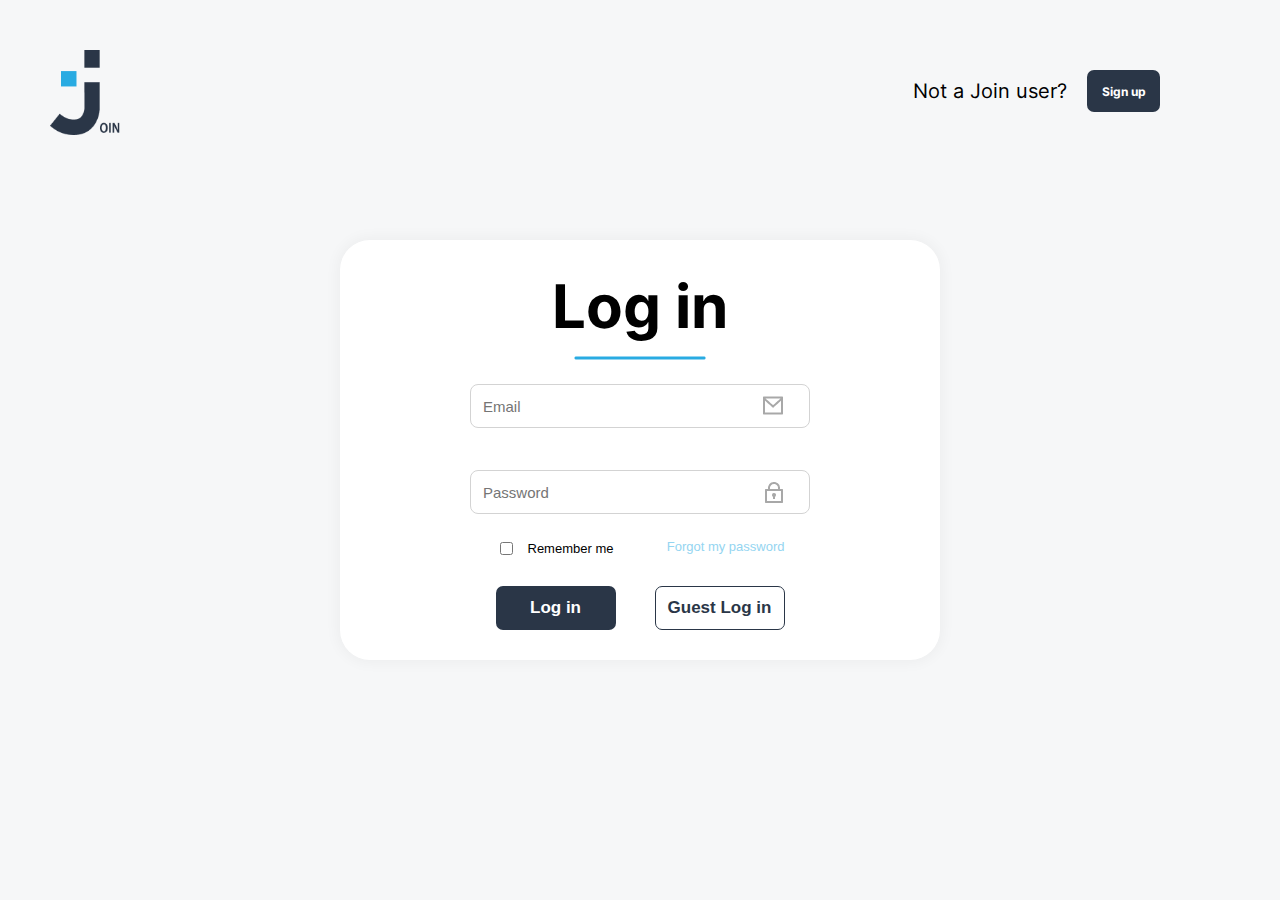
==== index.html @ 5bc7695c "copy of group project" ====
<!DOCTYPE html>
<html lang="en">

<head>
    <meta charset="UTF-8">
    <meta http-equiv="X-UA-Compatible" content="IE=edge">
    <meta name="viewport" content="width=device-width, initial-scale=1.0">
    <!-- Favicon -->
    <link rel="icon" type="image/x-icon" href="assets/img/logo-big.png">
     <!-- CSS Loaded on every page -->
     <link rel="stylesheet" href="font.css">
     <link rel="stylesheet" href="style.css">
     <!-- JS Loaded on every page -->
     <script src="mini_backend.js"></script>
    <script src="js/access.js"></script>
     <script src="js/nav_template.js"></script>
     <script src="js/header_template.js"></script>
     <script src="js/popup.js"></script>
     <script src="js/popup_template.js"></script>
     <script src="js/header_profile.js"></script>
     <!-- <script src="script.js"></script> -->
    

    <link rel="stylesheet" href="log_in.css">
    <title>LogInToJoin</title>
</head>

<body onload="inits()">

<div class="animationContainer">
    <div class="navPool">
            <img class="joinLogo" src="assets/img/logo-big2.png">
            <img class="joinLogo2" src="assets/img/logo-big.png">




        <div class="signContainer">
            <span class="signText">Not a Join user?</span>
            <a class="decoNone" href="sign_up.html"><div class="signButton">Sign up</div></a>
        </div>
    </div>


    <div class="logPool">


        <div class="logContainer">

            
                <form onsubmit="login(); return false;" class="logPool1 flex column w-100">
                <div class="logo-and-underline flex column w-100">
                    <span class="logText">Log in</span>
                    <img class="underline" src="assets/img/underline.png">
                </div>
                <div class="input-and-check-and-btns flex column w-100">
                    <div class="inputs">
                        <div class="input-relative">
                            <input id="email" class="input" type="text" placeholder="Email" required>
                            <img class="case" src="assets/img/add-contact-email-icon.png">
                        </div>
                    
                        <div class="input-relative">
                            <input id="password" class="input" type="password" placeholder="Password" required>
                            <img class="lock" src="assets/img/login-password-icon.png">
                        </div>
                    </div>

                    <div  id="indexError" class="indexError d-none">Password or Email incorrect</div>

                    <div class="check-and-btns flex column">
                        <div class="checkPool">
                        
                            <div class="checkContainer">
                                <input class="inputCheck" type="checkbox" placeholder="Password">
                                <span class="checkText">Remember me</span>
                            </div>
                        
                           

                            <a class="forgotText" href="forgot_password.html">Forgot my password</a>
                        
                        </div>
                    
                        <div class="buttonContainer">
                            <button class="signButton1">Log in</button>
                            <a href="javascript:setGuestUser()"><button type="button" class="signButton2" ><span>Guest Log in</span></button></a>
                        </div>
                    </div>
                </div>

            </div>

           


        

        <div class="signContainer2">
            <span class="signText">Not a Join user?</span>
            <a class="decoNone" href="sign_up.html"><div class="signButton">Sign up</div></a>
        </div>
    </div>
 <div class="msgBox" id="msgBox"></div>
    </div>

    
              
           
</div>


</body>

</html>
---- font.css ----
/* inter-100 - latin */
@font-face {
     font-family: 'Inter';
     font-style: normal;
     font-weight: 100;
     src: url('./assets/font/inter-v12-latin-100.eot'); /* IE9 Compat Modes */
     src: local(''),
          url('./assets/font/inter-v12-latin-100.eot?#iefix') format('embedded-opentype'), /* IE6-IE8 */
          url('./assets/font/inter-v12-latin-100.woff2') format('woff2'), /* Super Modern Browsers */
          url('./assets/font/inter-v12-latin-100.woff') format('woff'), /* Modern Browsers */
          url('./assets/font/inter-v12-latin-100.ttf') format('truetype'), /* Safari, Android, iOS */
          url('./assets/font/inter-v12-latin-100.svg#Inter') format('svg'); /* Legacy iOS */
   }
   /* inter-200 - latin */
   @font-face {
     font-family: 'Inter';
     font-style: normal;
     font-weight: 200;
     src: url('../assets/font/inter-v12-latin-200.eot'); /* IE9 Compat Modes */
     src: local(''),
          url('../assets/font/inter-v12-latin-200.eot?#iefix') format('embedded-opentype'), /* IE6-IE8 */
          url('../assets/font/inter-v12-latin-200.woff2') format('woff2'), /* Super Modern Browsers */
          url('../assets/font/inter-v12-latin-200.woff') format('woff'), /* Modern Browsers */
          url('../assets/font/inter-v12-latin-200.ttf') format('truetype'), /* Safari, Android, iOS */
          url('../assets/font/inter-v12-latin-200.svg#Inter') format('svg'); /* Legacy iOS */
   }
   /* inter-300 - latin */
   @font-face {
     font-family: 'Inter';
     font-style: normal;
     font-weight: 300;
     src: url('./assets/font/inter-v12-latin-300.eot'); /* IE9 Compat Modes */
     src: local(''),
          url('./assets/font/inter-v12-latin-300.eot?#iefix') format('embedded-opentype'), /* IE6-IE8 */
          url('./assets/font/inter-v12-latin-300.woff2') format('woff2'), /* Super Modern Browsers */
          url('./assets/font/inter-v12-latin-300.woff') format('woff'), /* Modern Browsers */
          url('./assets/font/inter-v12-latin-300.ttf') format('truetype'), /* Safari, Android, iOS */
          url('./assets/font/inter-v12-latin-300.svg#Inter') format('svg'); /* Legacy iOS */
   }
   /* inter-regular - latin */
   @font-face {
     font-family: 'Inter';
     font-style: normal;
     font-weight: 400;
     src: url('./assets/font/inter-v12-latin-regular.eot'); /* IE9 Compat Modes */
     src: local(''),
          url('./assets/font/inter-v12-latin-regular.eot?#iefix') format('embedded-opentype'), /* IE6-IE8 */
          url('./assets/font/inter-v12-latin-regular.woff2') format('woff2'), /* Super Modern Browsers */
          url('./assets/font/inter-v12-latin-regular.woff') format('woff'), /* Modern Browsers */
          url('./assets/font/inter-v12-latin-regular.ttf') format('truetype'), /* Safari, Android, iOS */
          url('./assets/font/inter-v12-latin-regular.svg#Inter') format('svg'); /* Legacy iOS */
   }
   /* inter-500 - latin */
   @font-face {
     font-family: 'Inter';
     font-style: normal;
     font-weight: 500;
     src: url('./assets/font/inter-v12-latin-500.eot'); /* IE9 Compat Modes */
     src: local(''),
          url('./assets/font/inter-v12-latin-500.eot?#iefix') format('embedded-opentype'), /* IE6-IE8 */
          url('./assets/font/inter-v12-latin-500.woff2') format('woff2'), /* Super Modern Browsers */
          url('./assets/font/inter-v12-latin-500.woff') format('woff'), /* Modern Browsers */
          url('./assets/font/inter-v12-latin-500.ttf') format('truetype'), /* Safari, Android, iOS */
          url('./assets/font/inter-v12-latin-500.svg#Inter') format('svg'); /* Legacy iOS */
   }
   /* inter-600 - latin */
   @font-face {
     font-family: 'Inter';
     font-style: normal;
     font-weight: 600;
     src: url('./assets/font/inter-v12-latin-600.eot'); /* IE9 Compat Modes */
     src: local(''),
          url('./assets/font/inter-v12-latin-600.eot?#iefix') format('embedded-opentype'), /* IE6-IE8 */
          url('./assets/font/inter-v12-latin-600.woff2') format('woff2'), /* Super Modern Browsers */
          url('./assets/font/inter-v12-latin-600.woff') format('woff'), /* Modern Browsers */
          url('./assets/font/inter-v12-latin-600.ttf') format('truetype'), /* Safari, Android, iOS */
          url('./assets/font/inter-v12-latin-600.svg#Inter') format('svg'); /* Legacy iOS */
   }
   /* inter-700 - latin */
   @font-face {
     font-family: 'Inter';
     font-style: normal;
     font-weight: 700;
     src: url('./assets/font/inter-v12-latin-700.eot'); /* IE9 Compat Modes */
     src: local(''),
          url('./assets/font/inter-v12-latin-700.eot?#iefix') format('embedded-opentype'), /* IE6-IE8 */
          url('./assets/font/inter-v12-latin-700.woff2') format('woff2'), /* Super Modern Browsers */
          url('./assets/font/inter-v12-latin-700.woff') format('woff'), /* Modern Browsers */
          url('./assets/font/inter-v12-latin-700.ttf') format('truetype'), /* Safari, Android, iOS */
          url('./assets/font/inter-v12-latin-700.svg#Inter') format('svg'); /* Legacy iOS */
   }
   /* inter-800 - latin */
   @font-face {
     font-family: 'Inter';
     font-style: normal;
     font-weight: 800;
     src: url('./assets/font/inter-v12-latin-800.eot'); /* IE9 Compat Modes */
     src: local(''),
          url('./assets/font/inter-v12-latin-800.eot?#iefix') format('embedded-opentype'), /* IE6-IE8 */
          url('./assets/font/inter-v12-latin-800.woff2') format('woff2'), /* Super Modern Browsers */
          url('./assets/font/inter-v12-latin-800.woff') format('woff'), /* Modern Browsers */
          url('./assets/font/inter-v12-latin-800.ttf') format('truetype'), /* Safari, Android, iOS */
          url('./assets/font/inter-v12-latin-800.svg#Inter') format('svg'); /* Legacy iOS */
   }
   /* inter-900 - latin */
   @font-face {
     font-family: 'Inter';
     font-style: normal;
     font-weight: 900;
     src: url('./assets/font/inter-v12-latin-900.eot'); /* IE9 Compat Modes */
     src: local(''),
          url('./assets/font/inter-v12-latin-900.eot?#iefix') format('embedded-opentype'), /* IE6-IE8 */
          url('./assets/font/inter-v12-latin-900.woff2') format('woff2'), /* Super Modern Browsers */
          url('./assets/font/inter-v12-latin-900.woff') format('woff'), /* Modern Browsers */
          url('./assets/font/inter-v12-latin-900.ttf') format('truetype'), /* Safari, Android, iOS */
          url('./assets/font/inter-v12-latin-900.svg#Inter') format('svg'); /* Legacy iOS */
   }
---- style.css ----
*, *:before, *:after {
    -webkit-box-sizing: border-box; 
    -moz-box-sizing: border-box; 
    box-sizing: border-box;
}

html {
    font-family: 'Inter';
    font-size: 12px;
    overflow-x: hidden;
    background-color: #F6F7F8;
}

body {
    padding: 0;
    margin: 0;
}

html, body {
    scroll-behavior: smooth;
}

.flex {
    display: flex;
}

.w-100 {
    width: 100%;
}

.h-100 {
    height: 100%;
}

.column {
    flex-direction: column;
}

.cursor-p {
    cursor: pointer;
}

.cursor-d {
    cursor: default;
}

.d-none {
    display: none !important;
}

.border-none {
    border: none;
}

.relative {
    position: relative;
}

.absolute {
    position: absolute;
}

.justify-center {
    justify-content: center;
}

.align-center {
    align-items: center;
}

.fixed {
    position: fixed;
}

p {
    margin: 0;
}

a {
    text-decoration: none;
}

.auto {
    overflow: auto;
}

.opa-1 {
    opacity: 1;
}

.opa-0 {
    opacity: 0;
}

.legal-notice-wapper {
    padding: 9px;
}

/* colors:
    blue/gray nav-background: #2A3647
    nav-background selected:  #091931
    button hover lightblue: #29ABE2
    lightgray background: #F6F7F8
    orange category: #FF7A00
    contact blue: #0190E0
    contact pink: #EE00D6
    contact green: #02CF2F
*/

.top-page {
    top: 0;
    left: 0;
    right: 0;
    bottom: 0;
    overflow: hidden;

}

.page {
    width: 100%;
    height: 100vh;
}

/* ########## NAV ########## */
.nav {
    min-height: 100vh;
    height: 100%;
    min-width: 170px;
    align-items: center;
    padding: 29vh 0px 66px 0px;
    background-color: #2A3647;
    box-shadow: 0px 0px 4px rgba(0, 0, 0, 0.1);
    color: white;
    z-index: 1;
}

.logo-img{
    width: 70px;
    top: 45px;
    left: auto;
    right: auto;
}

.wrapper {
    width: 100%;
    min-height: 100%;
    overflow-y: hidden;
    transition: all 125ms ease-in-out;
}

.nav-selection {
    height: 100%;
    width: 100%;
    /* padding-top: 12vh; */
    justify-content: space-between;
}

.nav-main-selection {
    align-items: flex-start;
    gap: 8px;
    width: 100%;
    height: 229px;
}

.nav-item {
    justify-content: flex-start;
    align-items: center;
    padding: 0px 15px 0px 40px;
    width: 100%;
    height: 46px;
    gap: 15px;
    cursor: pointer;
    color: white;
}

.nav-summary  img {
    width: 20px;
    height: 20px;
}

.nav-board img {
    width: 20px;
    height: 22px;
}

.nav-add-task img {
    width: 21px;
    height: 20px;
}

.nav-contacts img {
    width: 21px;
    height: 22px;
}

.nav-legal-notice img {
    width: 14px;
}

.selected-nav-item {
    background-color: #091931;
}


/* ########## HEADER ########## */

.header {
    justify-content: space-between;
    align-items: center;
    padding: 20px 36px 20px 100px;
    gap: 34px;
    height: 67px;
    font-size: 16px;
    z-index: 2;
    box-shadow: 0px 4px 4px rgba(0, 0, 0, 0.1);
    background-color: white;
}

.header-right-corner {
    justify-content: center;
    align-items: center;
    gap: 26px;
    width: 106px;
}

.header-menu-resp {
    display: none;
}

.header-title-resp {
    display: none;
}

.header-right-corner-addTask {
    display: none;
}

.help-img {
    width: 20px;
    height: 20px;
}

.header-profil-container {
    justify-content: center;
    align-items: center;
    border-radius: 50%;
    border: 2px solid black;
}

.header-profil {
    border-radius: 50%;
    border: 1px solid white;
    width: 40px;
    height: 40px;
    object-fit: cover;
}

#header-profil-container-user-abbreviation {
    justify-content: center;
    align-items: center;
}

.logo-img-resp {
    display: none;
}


/* ########## POPUP - HEADER PROFIL MENU ########## */

.header-menu-container-full {
    top: 0;
    right: 0;
    width: 100%;
    bottom: 0;
    background-color: transparent;
    z-index: 3;
}

.header-menu-popup-slideIn , .header-menu-popup-slideOut {
    transform: none;
}

.header-menu-container {
    top: 67px;
    width: 100%;
    padding: 0 45px 0 0;
}

.header-menu-spacer {
    width: 100%;
    background-color: transparent;
}

.header-menu {
    justify-content: center;
    align-items: center;
    width: 120px;
    padding: 5px 10px;
    color: white;
    background-color: #2A3647;
    box-shadow: 0px 0px 4px rgba(0, 0, 0, 0.1);
    border-radius: 18px 0px 18px 18px;
    font-weight: lighter;
    font-size: 14px;
}

.header-menu > a {
    text-decoration: none;
    color: white;
}

.header-menu-item {
    padding: 10px;
}

/* ########## CONTENT ########## */
.wrapper > .content-container {
    background-color: #F6F7F8;
    width: 100%;
    height: 100%;
    overflow-y: auto;
    scroll-behavior: smooth;
}

/* ########## POPUP TASK CREATED ########## */
.absolute-centered {
    width: fit-content;
    position: absolute;
    align-items: center;
    margin: 0 auto;
    left: 0;
    right: 0;
}

.pop-up-created-task {
    transform: translateY(100vh);
    z-index: 999;
    background-color: #2A3647;
    color: white;
    border-radius: 9px;
    padding: 10px 18px;
    justify-content: space-between;
    gap: 18px;
    font-size: 16px;
    font-weight: bold;
}

.create-task-animation {
    animation-name: slideUP; /* Animation is in add_task_only.css and board.css*/
    animation-duration: 225ms;
    animation-fill-mode: forwards;
}

@keyframes display {
    from {opacity: 0;}
    to {opacity: 1;}
}

/* ########## RESPONSIVE ########## */


@media screen and (max-width: 1010px) {
    .header {
        padding-left: 20px;
    }
}

@media screen and (max-width: 1000px) {
    .nav {
        min-width: 141px;
    }
    .nav-item {
        padding-left: 25px;
    }
}

@media screen and (max-width: 800px) {
    /* NAV */
    .nav {
        flex-direction: row;
        width: 100%;
        height: 100%;
        max-height: 95px;
        min-height: 95px;
        padding: 0;

        position: fixed;
        bottom: 0;
        left: 0;
        z-index: 2;
    }

    .logo-img {
        display: none;
    }

    .nav-selection {
        justify-content: space-between;
        display: block;
        height: 100%;
        width: 100%;
    }

    .nav-main-selection {
        flex-direction: row;
        align-items: center;
        justify-content: space-evenly;
        width: 100%;
        height: 100%;
    }

    .nav-item {
        justify-content: flex-end;
        align-items: center;
        flex-direction: column;
        gap: 9px; 
        width: 82px;
        height: 100%;        
        padding: 5px 5px 21px 5px;
    }

    .nav-item p {
        font-size: 15px;
    }

    .nav-summary img {
        width: 22px;
        height: 22px;
    }

    .nav-board img {
        width: 31px;
        height: 31px;
    }

    .nav-add-task img {
        width: 30px;
        height: 29px;
    }

    .nav-contacts img {
        width: 35px;
        height: 37px;
    }

    .nav-board {
        gap: 6px;
    }

    .nav-add-task {
        gap: 10px;
    }

    .nav-contacts {
        gap: 6px;
    }

    .nav-legal-notice {
        display: none;
    }

    /* HEADER */
    .header {
        position: fixed;
        top: 0;
        left: 0;
        width: 100%;
        justify-content: flex-end;
        padding: 5px 22px 5px 30px;
    }

    .header-title, .help-img {
        display: none;
    }

    .header-title-resp {
        display: block;
        font-size: 16px;
        font-weight: normal;
        margin-top: 99px;
        margin-left: 30px;
        padding-bottom: 16px;
    }

    .logo-img-resp {
        display: block;
        top: 17px;
        left: 23px;
        width: 30px;
    }

    .header-right-corner {
        justify-content: flex-end;
    }

    /* HEADER MENU POPUP*/
    .header-menu-container-full {
        transform: translateX(140px);
        transition: transform 125ms ease-in-out;
    }

    .header-menu-popup-slideIn {
        transform: translateX(0);
    }
    
    .header-menu-popup-slideOut {
        transform: translateX(140px);   
    }

    .header-menu-container{
        padding: 0 21px 0 0;
    }

    .header-menu {
        align-items: flex-start;
        padding: 15px 15px 15px 15px;
        gap: 15px;
        min-width: 110px;
    }

    .header-menu-resp {
        display: unset;
    }

    .header-menu-item {
        padding: 0;
    }

    /* HEADER ADDTASTK BUTTON */
    .header-create-btn {
        align-items: center;
        justify-content: space-between;
        background-color: #2A3647;
        color: white;
        transition: background-color 125ms, color 125ms, border 125ms, box-shadow 125ms ease-in-out;
        padding: 12px 10px;
        border-radius: 10px;
        gap: 10px;
    }

    .header-create-btn:hover {
        background-color: #29ABE2;
        box-shadow: 0px 3px 3px rgba(0, 0, 0, 0.2);
    } 

    .header-create-btn > p {
        font-weight: bold;
        font-size: 20px;
    }

    .header-create-btn > img {
        width: 20px;
    }

    /* CREATE TASK POP-UP*/
    .pop-up-created-task {
        transform: translateY(70vh);
        opacity: 0;
    }

    .create-task-animation {
        animation-name: display;
        animation-timing-function: ease-in-out;
        animation-duration: 125ms;
    }
}

@media screen and (max-width: 400px) {
    .nav {
        padding: 0 10px 0 10px;
        max-height: 80px;
        min-height: 80px;
    }

    .nav-main-selection {
        justify-content: space-between;
    }

    .nav-item {
        padding: 5px 5px 15px 5px;
    }

    .nav-item p {
        font-size: 12px;
    }
}

@media screen and (max-width: 300px) {
    .nav {
        padding: 0px 5px 0px 5px;
        max-height: 58px;
        min-height: 56px;
    }

    .nav-main-selection {
        gap: 6px;
    }

    .nav-item {
        width: 70px;
        padding: 5px 5px 7px 5px;
    }

    .nav-item p {
        font-size: 10px;
    }

    .nav-summary img {
        width: 18px;
        height: 18px;
    }

    .nav-board img {
        width: 26px;
        height: 24px;
    }

    .nav-add-task img {
        width: 21px;
        height: 20px;
    }

    .nav-contacts img {
        width: 26px;
        height: 27px;
    }

    .nav-contacts {
        gap: 7px;
    }

    .header-title-resp {
        margin-top: 92px;
        margin-left: 10px;
        padding-bottom: 16px;
        font-size: 14px;
    }
}
---- log_in.css ----
body {
    margin: 0;
    background-color: #F6F7F8;
    
    display: flex;
    flex-direction: column;
}



.signContainer, .logPool {
    -webkit-animation: fadeInFromNone 0.7s ease-out;
    -moz-animation: fadeInFromNone 0.7s ease-out;
    -o-animation: fadeInFromNone 0.7s ease-out;
    animation: fadeInFromNone 0.7s ease-out;
}

@keyframes fadeInFromNone {
    0% {
        display: none;
        opacity: 0;
    }

    20% {
        display: block;
        opacity: 0;
    }

    50% {
        display: block;
        opacity: 0;
    }
    75% {
        display: block;
        opacity: 0;
    }

    100% {
        display: block;
        opacity: 1;
    }
}


.joinLogo {
    width: 70px;
    position: absolute;
    left: 50px;
    top: 50px;
    
    
    animation: joinLogo 1s ease-in-out;
    animation-direction: normal;
    z-index: 1;
}

.joinLogo2 {
    width: 8%;
    position: absolute;
    left: 50px;
    top: 50px;

    animation: joinLogo2 1s ease-in-out;
    animation-direction: normal;
    z-index: 1;
    display: none;
}

@keyframes joinLogo{
    0% {
      width: 200px;
      left: 40%;
      top: 40vh;
      
    }
    50% {
        width: 200px;
        left: 40%;
        top: 40vh;
    }
    100% {
      left: 50px;
      top: 50px;
    }
}

@keyframes joinLogo2{
    0% {
      width: 200px;
      left: 50%;
      top: 40vh;
    }
    50% {
        width: 200px;
        left: 50%;
        top: 40vh;
    }
    100% {
      width: 55px;
      left: 35px;
      top: 35px;
    }
}

.signContainer {
    display: flex;
    position: absolute;
    top: 70px;
    right: 120px;
    align-items: center;
    gap: 20px;

    /* -webkit-animation: fadeInFromNone 0.5s ease-out;
    -moz-animation: fadeInFromNone 0.5s ease-out;
    -o-animation: fadeInFromNone 0.5s ease-out;
    animation: fadeInFromNone 0.5s ease-out; */
}

.signContainer2 {
    display: none;
    gap: 15px;
}

.signButton {
    background-color: #2A3647;
    width: 73px;
    height: 42px;
    display: flex;
    justify-content: center;
    align-items: center;
    border-radius: 7px;
    color: white;
    cursor: pointer;
    transition: background-color 125ms, color 125ms, border 125ms, box-shadow 125ms ease-in-out;
    font-weight: bold;
   }

   .signButton:hover {
    background-color: #29ABE2;
    box-shadow: 0px 3px 3px rgba(0, 0, 0, 0.2);
   }

   .signButton1, .signButton2 {
    display: flex;
    align-items: center;
    justify-content: center;
    background-color: #2A3647;
    color: white;
    padding: 7px;
    border-radius: 7px;
    cursor: pointer;
    font-weight: bold;
    transition: background-color 125ms, color 125ms, border 125ms, box-shadow 125ms ease-in-out;
    font-size: 17px;
    height: 100%;
   }

   .signButton1 {
    width: 120px;
    border: none;
   }

   .signButton2 {
    width: 130px;
    background-color: white;
    border:#2A3647 1px solid;
    color: #2A3647;
   }

   .signButton1:hover {
    background-color: #29ABE2;
    box-shadow: 0px 3px 3px rgba(0, 0, 0, 0.2);
   }

   .signButton2:hover {
    color: #29ABE2;
    border:#29ABE2 2px solid;
    box-shadow: 0px 3px 3px rgba(0, 0, 0, 0.2);
   }

.signText {
    font-size: 20px;
}

.decoNone {
    text-decoration: none;
}

.logPool {
    background-color: #F6F7F8;
    height: 100vh;
    display: flex;
    justify-content: center;
    align-items: center;
    flex-direction: column;
}

.logContainer {
    width: 600px;
background-color: #FFFFFF;
border-radius: 30px;
position: relative;
padding: 30px 130px;
box-shadow: 0px 0px 14px 3px rgba(0, 0, 0, 0.04);
}

.logPool1 {
    display: flex;
    flex-direction: column;
    align-items: center;
    gap: 24px;
}

.logo-and-underline {
    align-items: center;
    gap: 14px;
}

.underline {
    width: 132px;
    height: 4px;
}

.logText {
    font-size: 60px;
    font-weight:bold;
}

.input-and-check-and-btns {
    
    align-items: center;
}

.input-relative {
    height: 44px;
    width: 100%;
}

.inputs {
    display: flex;
    flex-direction: column;
    align-items: center;
    gap: 42px;
    width: 100%;
}

.input {
    padding: 0 0 0 12px;
    border: 1px solid lightgray;
    font-size: 15px;
    outline: none;

    height: 100%;
    border-radius: 8px;
    width: 100%;
}

.case {
    position: absolute;
    right: 8%;
    top: 27%;
}

.lock {
    position: absolute;
    right: 8%;
    top: 27%;
}

.inputCheck {
    margin-right: 15px;
    cursor: pointer;
}

.check-and-btns {
    gap: 28px;
    width: 85%;
    padding-top: 25px;
}

.checkPool {
    display: flex;
    justify-content: space-between;
}

.checkContainer {
    display: flex;
    align-items: center;;
}

.forgotText {
text-decoration: none;
color: #94D5F1;
font-size: 13px;
font-family: 'Noto Sans', sans-serif;
}

.checkText {
    font-size: 13px;
    font-family: 'Noto Sans', sans-serif;
}

.buttonContainer {
    display: flex;
    justify-content: space-between;
    height: 44px;
}

.d-none {
    display: none;
}

.indexError {
    padding-top: 5px;
    color: red;   
}

.input-relative {
    position: relative;
    height: 44px;
}

@media(max-width: 800px) {
    .joinLogo {
        width: 55px;
        left: 35px;
        top: 35px;
    }

    @keyframes joinLogo{
        0% {
          width: 200px;
          left: 30%;
          top: 40vh;
          
        }
        50% {
            width: 200px;
            left: 30%;
            top: 40vh;
        }
        100% {
            width: 55px;
            left: 35px;
            top: 35px;
        }
    }
}

@media(max-width: 740px) {
    .logPool {
        margin-top: 50px;
    }

    .logContainer {
        width: 490px;
        padding: 30px 82px;
    }

    .signContainer {
        right: 68px !important;
    }
}

    @media(max-width: 530px) {
        .logPool {
            margin-top: 66px;
            justify-content: space-evenly;
            height: 89vh;
        }
    
        .logContainer {
            width: 350px;
            padding: 30px;
        }

        .check-and-btns {
            width: 100%;
        }

        .signContainer {
        display: none;
        }

        .signContainer2 {
            display: unset;
            width: 100%;
            display: flex;
            align-items: center;
            justify-content: center;
        }

        .underline {
            width: 130px;
            height: 4px;
        }

            
            .checkPool {
                flex-direction: column-reverse;
                gap: 20px;
            }

            .buttonContainer {
                flex-direction: column;
                align-items: center;
                gap: 14px;
                height: 110px;
            }
            
            .signButton1, .signButton2 {
                width: 170px;
                font-size: 14px;
                padding: 14px;
            }

            .signButton1 {
                border: none;
            }

            .logText {
                font-size: 45px;
            }

            .underline {
                width: 92px;
            }

    @media screen and (max-height: 815px) {
        .logContainer {
            padding: 8px 30px 16px 30px;
        }
    
        .logPool1 {
            gap: 13px;
        }
    
        .logo-and-underline {
            gap: 4px;
        }
    
        .input-and-check-and-btns {
            gap: 20px;
        }
    
        .inputs {
            gap: 20px;
        }
    
        .check-and-btns {
            gap: 20px;
        }
    
        .checkPool {
            gap: 12px;
        }
    }
}



        @media(max-width: 390px) {
            .logContainer {
                width: 320px;
            }
        }



            @media(max-width: 350px) {
                .joinLogo {
                    z-index: 3;
                }

                @keyframes joinLogo{
                    0% {
                      width: 150px;
                      left: 25%;
                      top: 40vh;
                      opacity: 0;
                      z-index: 3;
                    }
                    25% {
                        opacity: 0;
                    }
                    50% {
                        width: 150px;
                        left: 25%;
                        top: 40vh;

                        opacity: 0;
                    }
                    78% {
                        opacity: 0;
                    }
                    100% {
                        opacity: 1;
                        width: 55px;
                        left: 35px;
                        top: 35px;
                    }
                }

               .joinLogo2 {
                    width: 70px;
                    display: unset;
                    opacity: 0;
                   z-index: 3;
                   
                }

                @keyframes joinLogo2{
                    0% {
                      width: 150px;
                      left: 25%;
                      top: 40vh;
                      opacity: 1;
                      z-index: 5;
                    }
                    25% {
                        opacity: 1;
                       
                    }

                    50% {
                        width: 150px;
                        left: 25%;
                        top: 40vh;

                        opacity: 1;
                    }
                    75% {
                        opacity: 1;
                    }
                    100% {
                      width: 55px;
                      left: 35px;
                      top: 35px;
                      opacity: 0;
                      display:none;
                    }
                }

                .logContainer {
                    width: 300px;
                    padding: 20px;
                    height: unset;
                }

                .logText {
                font-size: 44px;
                }
            
                .underline {
                width: 92px;
                }

                .checkPool {
                    width: 100%;
                }

                .input-and-check-and-btns {
                    gap: 23px;
                }

                .input {
                    width:87%;
                }

                .lock {
                    right: 20%;
                    top: 26.5%;
                }

                .case {
                    right: 20%;
                    top: 26.5%;
                }

                .signButton1, .signButton2 {
                    font-size: 14px;
                    width: 170px;
                }

                .signContainer {
                    margin-top: 39px;
                }

                .logPool {
                    padding-top: 124px;
                    height: 100vh;
                    margin-top: unset;
                }
            

                .animationContainer {
            -webkit-animation: intro 2s ease-in-out;
            -moz-animation: intro 2s ease-in-out;
            -o-animation: intro 2s ease-in-out;
            animation: intro 2s ease-in-out;
            
           
            height: 100vh;
                }

                @keyframes intro {
                    0% {
                        display: block;
                        opacity: 1;
                        background-color: #2A3647;
                    }
                    20% {
                        display: block;
                        opacity: 1;
                        background-color: #2A3647;
                    }
                    40% {
                        display: block;
                        opacity: 1;
                        background-color: #2A3647;
                    }
                    50% {
                        display: block;
                        opacity: 1;
                        background-color: #2A3647;
                    }
                    75% {
                        opacity: 1;
                        display: block;
                        opacity: 1;
                    }
                    90% {
                        background-color: #2A3647;
                        opacity: 1;
                    }
                    100% {
                        background-color: #2A3647;
                        display: block;
                       opacity: 1;
                    }
            }
    }
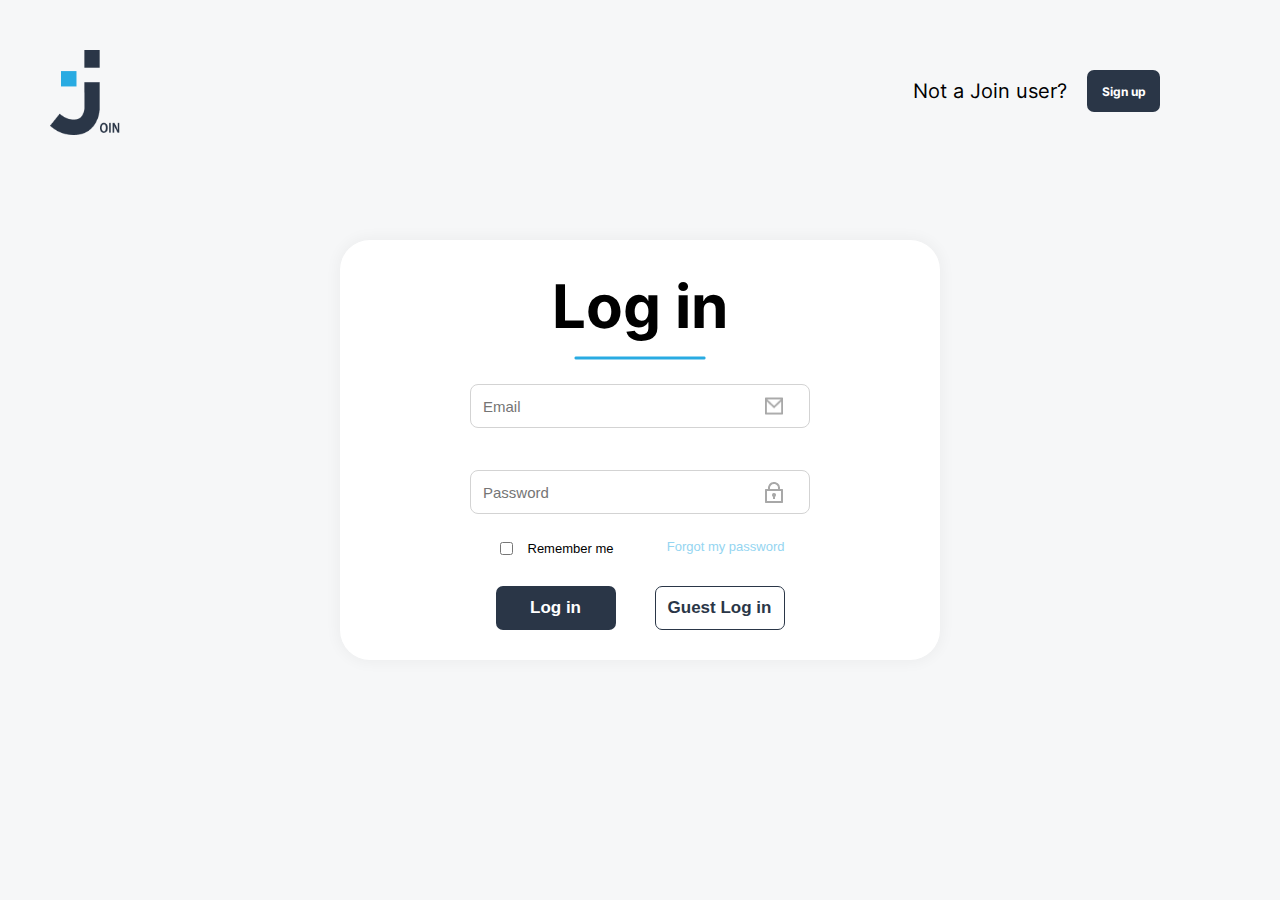
==== commit 85a2a9e0: "show passwords in clear text" ====
--- a/index.html
+++ b/index.html
@@ -7,19 +7,18 @@
     <meta name="viewport" content="width=device-width, initial-scale=1.0">
     <!-- Favicon -->
     <link rel="icon" type="image/x-icon" href="assets/img/logo-big.png">
-     <!-- CSS Loaded on every page -->
-     <link rel="stylesheet" href="font.css">
-     <link rel="stylesheet" href="style.css">
-     <!-- JS Loaded on every page -->
-     <script src="mini_backend.js"></script>
+    <!-- CSS Loaded on every page -->
+    <link rel="stylesheet" href="font.css">
+    <link rel="stylesheet" href="style.css">
+    <!-- JS Loaded on every page -->
+    <script src="mini_backend.js"></script>
     <script src="js/access.js"></script>
-     <script src="js/nav_template.js"></script>
-     <script src="js/header_template.js"></script>
-     <script src="js/popup.js"></script>
-     <script src="js/popup_template.js"></script>
-     <script src="js/header_profile.js"></script>
-     <!-- <script src="script.js"></script> -->
-    
+    <script src="js/nav_template.js"></script>
+    <script src="js/header_template.js"></script>
+    <script src="js/popup.js"></script>
+    <script src="js/popup_template.js"></script>
+    <script src="js/header_profile.js"></script>
+
 
     <link rel="stylesheet" href="log_in.css">
     <title>LogInToJoin</title>
@@ -27,87 +26,94 @@
 
 <body onload="inits()">
 
-<div class="animationContainer">
-    <div class="navPool">
+    <div class="animationContainer">
+        <div class="navPool">
             <img class="joinLogo" src="assets/img/logo-big2.png">
             <img class="joinLogo2" src="assets/img/logo-big.png">
 
 
 
 
-        <div class="signContainer">
-            <span class="signText">Not a Join user?</span>
-            <a class="decoNone" href="sign_up.html"><div class="signButton">Sign up</div></a>
+            <div class="signContainer">
+                <span class="signText">Not a Join user?</span>
+                <a class="decoNone" href="sign_up.html">
+                    <div class="signButton">Sign up</div>
+                </a>
+            </div>
         </div>
+
+
+        <div class="logPool">
+
+
+            <div class="logContainer">
+
+
+                <form onsubmit="login(); return false;" class="logPool1 flex column w-100">
+                    <div class="logo-and-underline flex column w-100">
+                        <span class="logText">Log in</span>
+                        <img class="underline" src="assets/img/underline.png">
+                    </div>
+                    <div class="input-and-check-and-btns flex column w-100">
+                        <div class="inputs">
+                            <div class="input-relative">
+                                <input id="email" class="input" type="text" placeholder="Email" required>
+                                <img class="input-icon vertically-center-absolute" src="assets/img/add-contact-email-icon.png">
+                            </div>
+
+                            <div class="input-relative">
+                                <input id="password" class="input" type="password" placeholder="Password" oninput="showEye()" required>
+                                <img class="vertically-center-absolute input-icon" id="lock" src="assets/img/login-password-icon.png">
+                                <img src="assets/img/eye.png" id="eye" class="vertically-center-absolute input-icon lock pointer d-none" onclick="notShowPassword()">
+                                <img src="assets/img/eye-crossed.png" id="eye-crossed" class="vertically-center-absolute input-icon pointer d-none" onclick="showPassword()">
+                            </div>
+                        </div>
+
+                        <div id="indexError" class="indexError d-none">Password or Email incorrect</div>
+
+                        <div class="check-and-btns flex column">
+                            <div class="checkPool">
+
+                                <div class="checkContainer">
+                                    <input class="inputCheck" type="checkbox" placeholder="Password">
+                                    <span class="checkText">Remember me</span>
+                                </div>
+
+
+
+                                <a class="forgotText" href="forgot_password.html">Forgot my password</a>
+
+                            </div>
+
+                            <div class="buttonContainer">
+                                <button class="signButton1">Log in</button>
+                                <a href="javascript:setGuestUser()"><button type="button"
+                                        class="signButton2"><span>Guest Log in</span></button></a>
+                            </div>
+                        </div>
+                    </div>
+                </form>
+
+            </div>
+
+
+
+
+
+
+            <div class="signContainer2">
+                <span class="signText">Not a Join user?</span>
+                <a class="decoNone" href="sign_up.html">
+                    <div class="signButton">Sign up</div>
+                </a>
+            </div>
+        </div>
+        <div class="msgBox" id="msgBox"></div>
     </div>
 
 
-    <div class="logPool">
 
 
-        <div class="logContainer">
-
-            
-                <form onsubmit="login(); return false;" class="logPool1 flex column w-100">
-                <div class="logo-and-underline flex column w-100">
-                    <span class="logText">Log in</span>
-                    <img class="underline" src="assets/img/underline.png">
-                </div>
-                <div class="input-and-check-and-btns flex column w-100">
-                    <div class="inputs">
-                        <div class="input-relative">
-                            <input id="email" class="input" type="text" placeholder="Email" required>
-                            <img class="case" src="assets/img/add-contact-email-icon.png">
-                        </div>
-                    
-                        <div class="input-relative">
-                            <input id="password" class="input" type="password" placeholder="Password" required>
-                            <img class="lock" src="assets/img/login-password-icon.png">
-                        </div>
-                    </div>
-
-                    <div  id="indexError" class="indexError d-none">Password or Email incorrect</div>
-
-                    <div class="check-and-btns flex column">
-                        <div class="checkPool">
-                        
-                            <div class="checkContainer">
-                                <input class="inputCheck" type="checkbox" placeholder="Password">
-                                <span class="checkText">Remember me</span>
-                            </div>
-                        
-                           
-
-                            <a class="forgotText" href="forgot_password.html">Forgot my password</a>
-                        
-                        </div>
-                    
-                        <div class="buttonContainer">
-                            <button class="signButton1">Log in</button>
-                            <a href="javascript:setGuestUser()"><button type="button" class="signButton2" ><span>Guest Log in</span></button></a>
-                        </div>
-                    </div>
-                </div>
-
-            </div>
-
-           
-
-
-        
-
-        <div class="signContainer2">
-            <span class="signText">Not a Join user?</span>
-            <a class="decoNone" href="sign_up.html"><div class="signButton">Sign up</div></a>
-        </div>
-    </div>
- <div class="msgBox" id="msgBox"></div>
-    </div>
-
-    
-              
-           
-</div>
 
 
 </body>
--- a/font.css
+++ b/font.css
@@ -16,13 +16,13 @@
      font-family: 'Inter';
      font-style: normal;
      font-weight: 200;
-     src: url('../assets/font/inter-v12-latin-200.eot'); /* IE9 Compat Modes */
+     src: url('./assets/font/inter-v12-latin-200.eot'); /* IE9 Compat Modes */
      src: local(''),
-          url('../assets/font/inter-v12-latin-200.eot?#iefix') format('embedded-opentype'), /* IE6-IE8 */
-          url('../assets/font/inter-v12-latin-200.woff2') format('woff2'), /* Super Modern Browsers */
-          url('../assets/font/inter-v12-latin-200.woff') format('woff'), /* Modern Browsers */
-          url('../assets/font/inter-v12-latin-200.ttf') format('truetype'), /* Safari, Android, iOS */
-          url('../assets/font/inter-v12-latin-200.svg#Inter') format('svg'); /* Legacy iOS */
+          url('./assets/font/inter-v12-latin-200.eot?#iefix') format('embedded-opentype'), /* IE6-IE8 */
+          url('./assets/font/inter-v12-latin-200.woff2') format('woff2'), /* Super Modern Browsers */
+          url('./assets/font/inter-v12-latin-200.woff') format('woff'), /* Modern Browsers */
+          url('./assets/font/inter-v12-latin-200.ttf') format('truetype'), /* Safari, Android, iOS */
+          url('./assets/font/inter-v12-latin-200.svg#Inter') format('svg'); /* Legacy iOS */
    }
    /* inter-300 - latin */
    @font-face {
--- a/style.css
+++ b/style.css
@@ -72,6 +72,10 @@
     position: fixed;
 }
 
+.pointer {
+    cursor: pointer;
+}
+
 p {
     margin: 0;
 }
@@ -95,6 +99,15 @@
 .legal-notice-wapper {
     padding: 9px;
 }
+
+.vertically-center-absolute {
+    position: absolute;
+    margin-top: auto;
+    margin-bottom: auto;
+    top: 0;
+    bottom: 0;
+}
+
 
 /* colors:
     blue/gray nav-background: #2A3647
@@ -113,7 +126,6 @@
     right: 0;
     bottom: 0;
     overflow: hidden;
-
 }
 
 .page {
@@ -358,6 +370,12 @@
 
 /* ########## RESPONSIVE ########## */
 
+@media screen and (min-width: 1500px) {
+    .nav-item {
+        font-size: 14px;
+    }
+}
+
 
 @media screen and (max-width: 1010px) {
     .header {
--- a/log_in.css
+++ b/log_in.css
@@ -1,14 +1,15 @@
 body {
     margin: 0;
     background-color: #F6F7F8;
-    
+
     display: flex;
     flex-direction: column;
 }
 
 
 
-.signContainer, .logPool {
+.signContainer,
+.logPool {
     -webkit-animation: fadeInFromNone 0.7s ease-out;
     -moz-animation: fadeInFromNone 0.7s ease-out;
     -o-animation: fadeInFromNone 0.7s ease-out;
@@ -30,6 +31,7 @@
         display: block;
         opacity: 0;
     }
+
     75% {
         display: block;
         opacity: 0;
@@ -47,8 +49,8 @@
     position: absolute;
     left: 50px;
     top: 50px;
-    
-    
+
+
     animation: joinLogo 1s ease-in-out;
     animation-direction: normal;
     z-index: 1;
@@ -66,39 +68,43 @@
     display: none;
 }
 
-@keyframes joinLogo{
+@keyframes joinLogo {
     0% {
-      width: 200px;
-      left: 40%;
-      top: 40vh;
-      
-    }
+        width: 200px;
+        left: 40%;
+        top: 40vh;
+
+    }
+
     50% {
         width: 200px;
         left: 40%;
         top: 40vh;
     }
+
     100% {
-      left: 50px;
-      top: 50px;
-    }
-}
-
-@keyframes joinLogo2{
+        left: 50px;
+        top: 50px;
+    }
+}
+
+@keyframes joinLogo2 {
     0% {
-      width: 200px;
-      left: 50%;
-      top: 40vh;
-    }
+        width: 200px;
+        left: 50%;
+        top: 40vh;
+    }
+
     50% {
         width: 200px;
         left: 50%;
         top: 40vh;
     }
+
     100% {
-      width: 55px;
-      left: 35px;
-      top: 35px;
+        width: 55px;
+        left: 35px;
+        top: 35px;
     }
 }
 
@@ -133,14 +139,15 @@
     cursor: pointer;
     transition: background-color 125ms, color 125ms, border 125ms, box-shadow 125ms ease-in-out;
     font-weight: bold;
-   }
-
-   .signButton:hover {
+}
+
+.signButton:hover {
     background-color: #29ABE2;
     box-shadow: 0px 3px 3px rgba(0, 0, 0, 0.2);
-   }
-
-   .signButton1, .signButton2 {
+}
+
+.signButton1,
+.signButton2 {
     display: flex;
     align-items: center;
     justify-content: center;
@@ -153,30 +160,30 @@
     transition: background-color 125ms, color 125ms, border 125ms, box-shadow 125ms ease-in-out;
     font-size: 17px;
     height: 100%;
-   }
-
-   .signButton1 {
+}
+
+.signButton1 {
     width: 120px;
     border: none;
-   }
-
-   .signButton2 {
+}
+
+.signButton2 {
     width: 130px;
     background-color: white;
-    border:#2A3647 1px solid;
+    border: #2A3647 1px solid;
     color: #2A3647;
-   }
-
-   .signButton1:hover {
+}
+
+.signButton1:hover {
     background-color: #29ABE2;
     box-shadow: 0px 3px 3px rgba(0, 0, 0, 0.2);
-   }
-
-   .signButton2:hover {
+}
+
+.signButton2:hover {
     color: #29ABE2;
-    border:#29ABE2 2px solid;
+    border: #29ABE2 2px solid;
     box-shadow: 0px 3px 3px rgba(0, 0, 0, 0.2);
-   }
+}
 
 .signText {
     font-size: 20px;
@@ -197,11 +204,11 @@
 
 .logContainer {
     width: 600px;
-background-color: #FFFFFF;
-border-radius: 30px;
-position: relative;
-padding: 30px 130px;
-box-shadow: 0px 0px 14px 3px rgba(0, 0, 0, 0.04);
+    background-color: #FFFFFF;
+    border-radius: 30px;
+    position: relative;
+    padding: 30px 130px;
+    box-shadow: 0px 0px 14px 3px rgba(0, 0, 0, 0.04);
 }
 
 .logPool1 {
@@ -223,11 +230,10 @@
 
 .logText {
     font-size: 60px;
-    font-weight:bold;
+    font-weight: bold;
 }
 
 .input-and-check-and-btns {
-    
     align-items: center;
 }
 
@@ -255,16 +261,10 @@
     width: 100%;
 }
 
-.case {
-    position: absolute;
+
+.input-icon {
     right: 8%;
-    top: 27%;
-}
-
-.lock {
-    position: absolute;
-    right: 8%;
-    top: 27%;
+    width: 18px;
 }
 
 .inputCheck {
@@ -285,14 +285,15 @@
 
 .checkContainer {
     display: flex;
-    align-items: center;;
+    align-items: center;
+    ;
 }
 
 .forgotText {
-text-decoration: none;
-color: #94D5F1;
-font-size: 13px;
-font-family: 'Noto Sans', sans-serif;
+    text-decoration: none;
+    color: #94D5F1;
+    font-size: 13px;
+    font-family: 'Noto Sans', sans-serif;
 }
 
 .checkText {
@@ -312,7 +313,7 @@
 
 .indexError {
     padding-top: 5px;
-    color: red;   
+    color: red;
 }
 
 .input-relative {
@@ -327,18 +328,20 @@
         top: 35px;
     }
 
-    @keyframes joinLogo{
+    @keyframes joinLogo {
         0% {
-          width: 200px;
-          left: 30%;
-          top: 40vh;
-          
-        }
+            width: 200px;
+            left: 30%;
+            top: 40vh;
+
+        }
+
         50% {
             width: 200px;
             left: 30%;
             top: 40vh;
         }
+
         100% {
             width: 55px;
             left: 35px;
@@ -350,6 +353,7 @@
 @media(max-width: 740px) {
     .logPool {
         margin-top: 50px;
+        height: calc(100vh - 50px)
     }
 
     .logContainer {
@@ -362,95 +366,96 @@
     }
 }
 
-    @media(max-width: 530px) {
-        .logPool {
-            margin-top: 66px;
-            justify-content: space-evenly;
-            height: 89vh;
-        }
-    
-        .logContainer {
-            width: 350px;
-            padding: 30px;
-        }
-
-        .check-and-btns {
-            width: 100%;
-        }
-
-        .signContainer {
+@media(max-width: 530px) {
+    .logPool {
+        margin-top: 66px;
+        justify-content: space-evenly;
+        height: 89vh;
+    }
+
+    .logContainer {
+        width: 350px;
+        padding: 30px;
+    }
+
+    .check-and-btns {
+        width: 100%;
+    }
+
+    .signContainer {
         display: none;
-        }
-
-        .signContainer2 {
-            display: unset;
-            width: 100%;
-            display: flex;
-            align-items: center;
-            justify-content: center;
-        }
-
-        .underline {
-            width: 130px;
-            height: 4px;
-        }
-
-            
-            .checkPool {
-                flex-direction: column-reverse;
-                gap: 20px;
-            }
-
-            .buttonContainer {
-                flex-direction: column;
-                align-items: center;
-                gap: 14px;
-                height: 110px;
-            }
-            
-            .signButton1, .signButton2 {
-                width: 170px;
-                font-size: 14px;
-                padding: 14px;
-            }
-
-            .signButton1 {
-                border: none;
-            }
-
-            .logText {
-                font-size: 45px;
-            }
-
-            .underline {
-                width: 92px;
-            }
+    }
+
+    .signContainer2 {
+        display: unset;
+        width: 100%;
+        display: flex;
+        align-items: center;
+        justify-content: center;
+    }
+
+    .underline {
+        width: 130px;
+        height: 4px;
+    }
+
+
+    .checkPool {
+        flex-direction: column-reverse;
+        gap: 20px;
+    }
+
+    .buttonContainer {
+        flex-direction: column;
+        align-items: center;
+        gap: 14px;
+        height: 110px;
+    }
+
+    .signButton1,
+    .signButton2 {
+        width: 170px;
+        font-size: 14px;
+        padding: 14px;
+    }
+
+    .signButton1 {
+        border: none;
+    }
+
+    .logText {
+        font-size: 45px;
+    }
+
+    .underline {
+        width: 92px;
+    }
 
     @media screen and (max-height: 815px) {
         .logContainer {
             padding: 8px 30px 16px 30px;
         }
-    
+
         .logPool1 {
             gap: 13px;
         }
-    
+
         .logo-and-underline {
             gap: 4px;
         }
-    
+
         .input-and-check-and-btns {
             gap: 20px;
         }
-    
+
         .inputs {
             gap: 20px;
         }
-    
+
         .check-and-btns {
             gap: 20px;
         }
-    
+
         .checkPool {
             gap: 12px;
         }
@@ -459,187 +464,193 @@
 
 
 
-        @media(max-width: 390px) {
-            .logContainer {
-                width: 320px;
-            }
-        }
-
-
-
-            @media(max-width: 350px) {
-                .joinLogo {
-                    z-index: 3;
-                }
-
-                @keyframes joinLogo{
-                    0% {
-                      width: 150px;
-                      left: 25%;
-                      top: 40vh;
-                      opacity: 0;
-                      z-index: 3;
-                    }
-                    25% {
-                        opacity: 0;
-                    }
-                    50% {
-                        width: 150px;
-                        left: 25%;
-                        top: 40vh;
-
-                        opacity: 0;
-                    }
-                    78% {
-                        opacity: 0;
-                    }
-                    100% {
-                        opacity: 1;
-                        width: 55px;
-                        left: 35px;
-                        top: 35px;
-                    }
-                }
-
-               .joinLogo2 {
-                    width: 70px;
-                    display: unset;
-                    opacity: 0;
-                   z-index: 3;
-                   
-                }
-
-                @keyframes joinLogo2{
-                    0% {
-                      width: 150px;
-                      left: 25%;
-                      top: 40vh;
-                      opacity: 1;
-                      z-index: 5;
-                    }
-                    25% {
-                        opacity: 1;
-                       
-                    }
-
-                    50% {
-                        width: 150px;
-                        left: 25%;
-                        top: 40vh;
-
-                        opacity: 1;
-                    }
-                    75% {
-                        opacity: 1;
-                    }
-                    100% {
-                      width: 55px;
-                      left: 35px;
-                      top: 35px;
-                      opacity: 0;
-                      display:none;
-                    }
-                }
-
-                .logContainer {
-                    width: 300px;
-                    padding: 20px;
-                    height: unset;
-                }
-
-                .logText {
-                font-size: 44px;
-                }
-            
-                .underline {
-                width: 92px;
-                }
-
-                .checkPool {
-                    width: 100%;
-                }
-
-                .input-and-check-and-btns {
-                    gap: 23px;
-                }
-
-                .input {
-                    width:87%;
-                }
-
-                .lock {
-                    right: 20%;
-                    top: 26.5%;
-                }
-
-                .case {
-                    right: 20%;
-                    top: 26.5%;
-                }
-
-                .signButton1, .signButton2 {
-                    font-size: 14px;
-                    width: 170px;
-                }
-
-                .signContainer {
-                    margin-top: 39px;
-                }
-
-                .logPool {
-                    padding-top: 124px;
-                    height: 100vh;
-                    margin-top: unset;
-                }
-            
-
-                .animationContainer {
-            -webkit-animation: intro 2s ease-in-out;
-            -moz-animation: intro 2s ease-in-out;
-            -o-animation: intro 2s ease-in-out;
-            animation: intro 2s ease-in-out;
-            
-           
-            height: 100vh;
-                }
-
-                @keyframes intro {
-                    0% {
-                        display: block;
-                        opacity: 1;
-                        background-color: #2A3647;
-                    }
-                    20% {
-                        display: block;
-                        opacity: 1;
-                        background-color: #2A3647;
-                    }
-                    40% {
-                        display: block;
-                        opacity: 1;
-                        background-color: #2A3647;
-                    }
-                    50% {
-                        display: block;
-                        opacity: 1;
-                        background-color: #2A3647;
-                    }
-                    75% {
-                        opacity: 1;
-                        display: block;
-                        opacity: 1;
-                    }
-                    90% {
-                        background-color: #2A3647;
-                        opacity: 1;
-                    }
-                    100% {
-                        background-color: #2A3647;
-                        display: block;
-                       opacity: 1;
-                    }
-            }
-    }
-    
-
-    +@media(max-width: 390px) {
+    .logContainer {
+        width: 320px;
+    }
+}
+
+
+
+@media(max-width: 350px) {
+    .joinLogo {
+        z-index: 3;
+    }
+
+    @keyframes joinLogo {
+        0% {
+            width: 150px;
+            left: 25%;
+            top: 40vh;
+            opacity: 0;
+            z-index: 3;
+        }
+
+        25% {
+            opacity: 0;
+        }
+
+        50% {
+            width: 150px;
+            left: 25%;
+            top: 40vh;
+
+            opacity: 0;
+        }
+
+        78% {
+            opacity: 0;
+        }
+
+        100% {
+            opacity: 1;
+            width: 55px;
+            left: 35px;
+            top: 35px;
+        }
+    }
+
+    .joinLogo2 {
+        width: 70px;
+        display: unset;
+        opacity: 0;
+        z-index: 3;
+
+    }
+
+    @keyframes joinLogo2 {
+        0% {
+            width: 150px;
+            left: 25%;
+            top: 40vh;
+            opacity: 1;
+            z-index: 5;
+        }
+
+        25% {
+            opacity: 1;
+
+        }
+
+        50% {
+            width: 150px;
+            left: 25%;
+            top: 40vh;
+
+            opacity: 1;
+        }
+
+        75% {
+            opacity: 1;
+        }
+
+        100% {
+            width: 55px;
+            left: 35px;
+            top: 35px;
+            opacity: 0;
+            display: none;
+        }
+    }
+
+    .logContainer {
+        width: 300px;
+        padding: 20px;
+        height: unset;
+    }
+
+    .logText {
+        font-size: 44px;
+    }
+
+    .underline {
+        width: 92px;
+    }
+
+    .checkPool {
+        width: 100%;
+    }
+
+    .input-and-check-and-btns {
+        gap: 23px;
+    }
+
+    .input {
+        width: 87%;
+    }
+
+    .input-icon {
+        right: 20%;
+        top: 26.5%;
+    }
+
+    .signButton1,
+    .signButton2 {
+        font-size: 14px;
+        width: 170px;
+    }
+
+    .signContainer {
+        margin-top: 39px;
+    }
+
+    .logPool {
+        padding-top: 124px;
+        height: 100vh;
+        margin-top: unset;
+    }
+
+
+    .animationContainer {
+        -webkit-animation: intro 2s ease-in-out;
+        -moz-animation: intro 2s ease-in-out;
+        -o-animation: intro 2s ease-in-out;
+        animation: intro 2s ease-in-out;
+
+
+        height: 100vh;
+    }
+
+    @keyframes intro {
+        0% {
+            display: block;
+            opacity: 1;
+            background-color: #2A3647;
+        }
+
+        20% {
+            display: block;
+            opacity: 1;
+            background-color: #2A3647;
+        }
+
+        40% {
+            display: block;
+            opacity: 1;
+            background-color: #2A3647;
+        }
+
+        50% {
+            display: block;
+            opacity: 1;
+            background-color: #2A3647;
+        }
+
+        75% {
+            opacity: 1;
+            display: block;
+            opacity: 1;
+        }
+
+        90% {
+            background-color: #2A3647;
+            opacity: 1;
+        }
+
+        100% {
+            background-color: #2A3647;
+            display: block;
+            opacity: 1;
+        }
+    }
+}